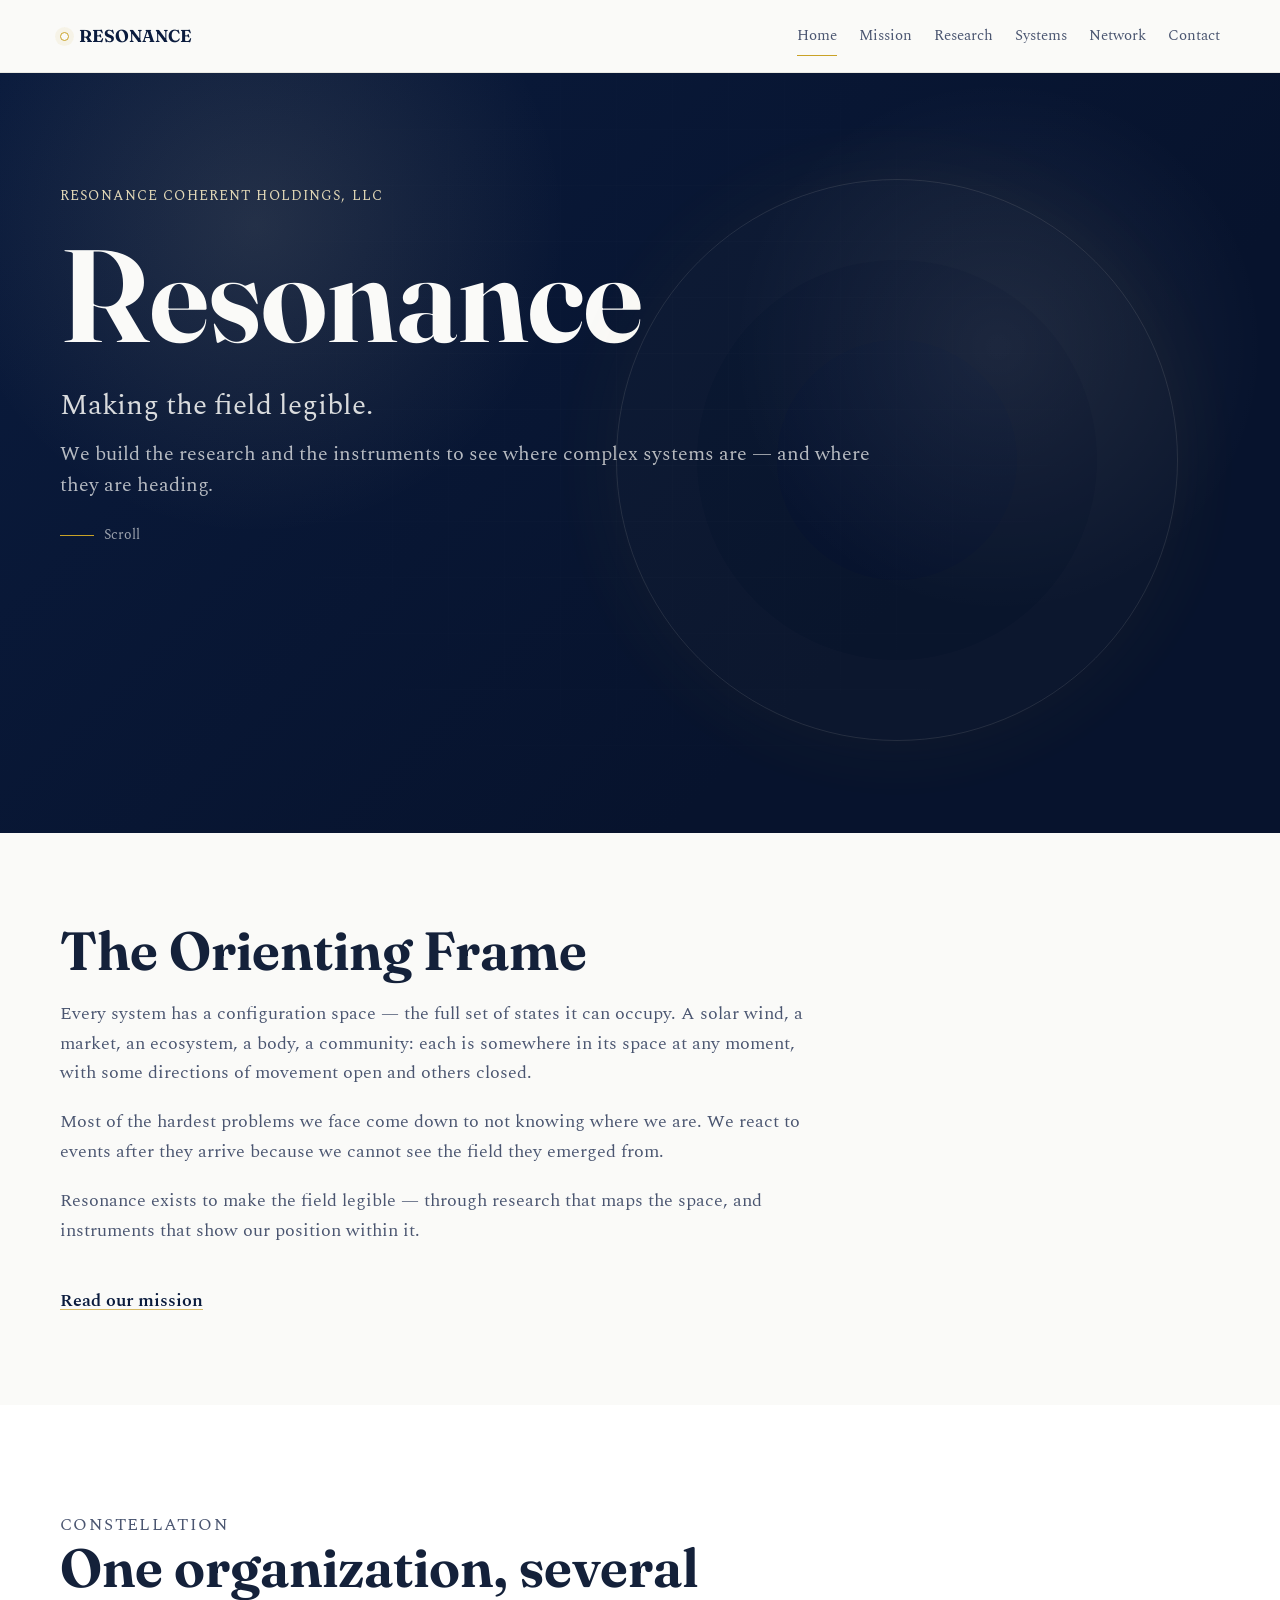
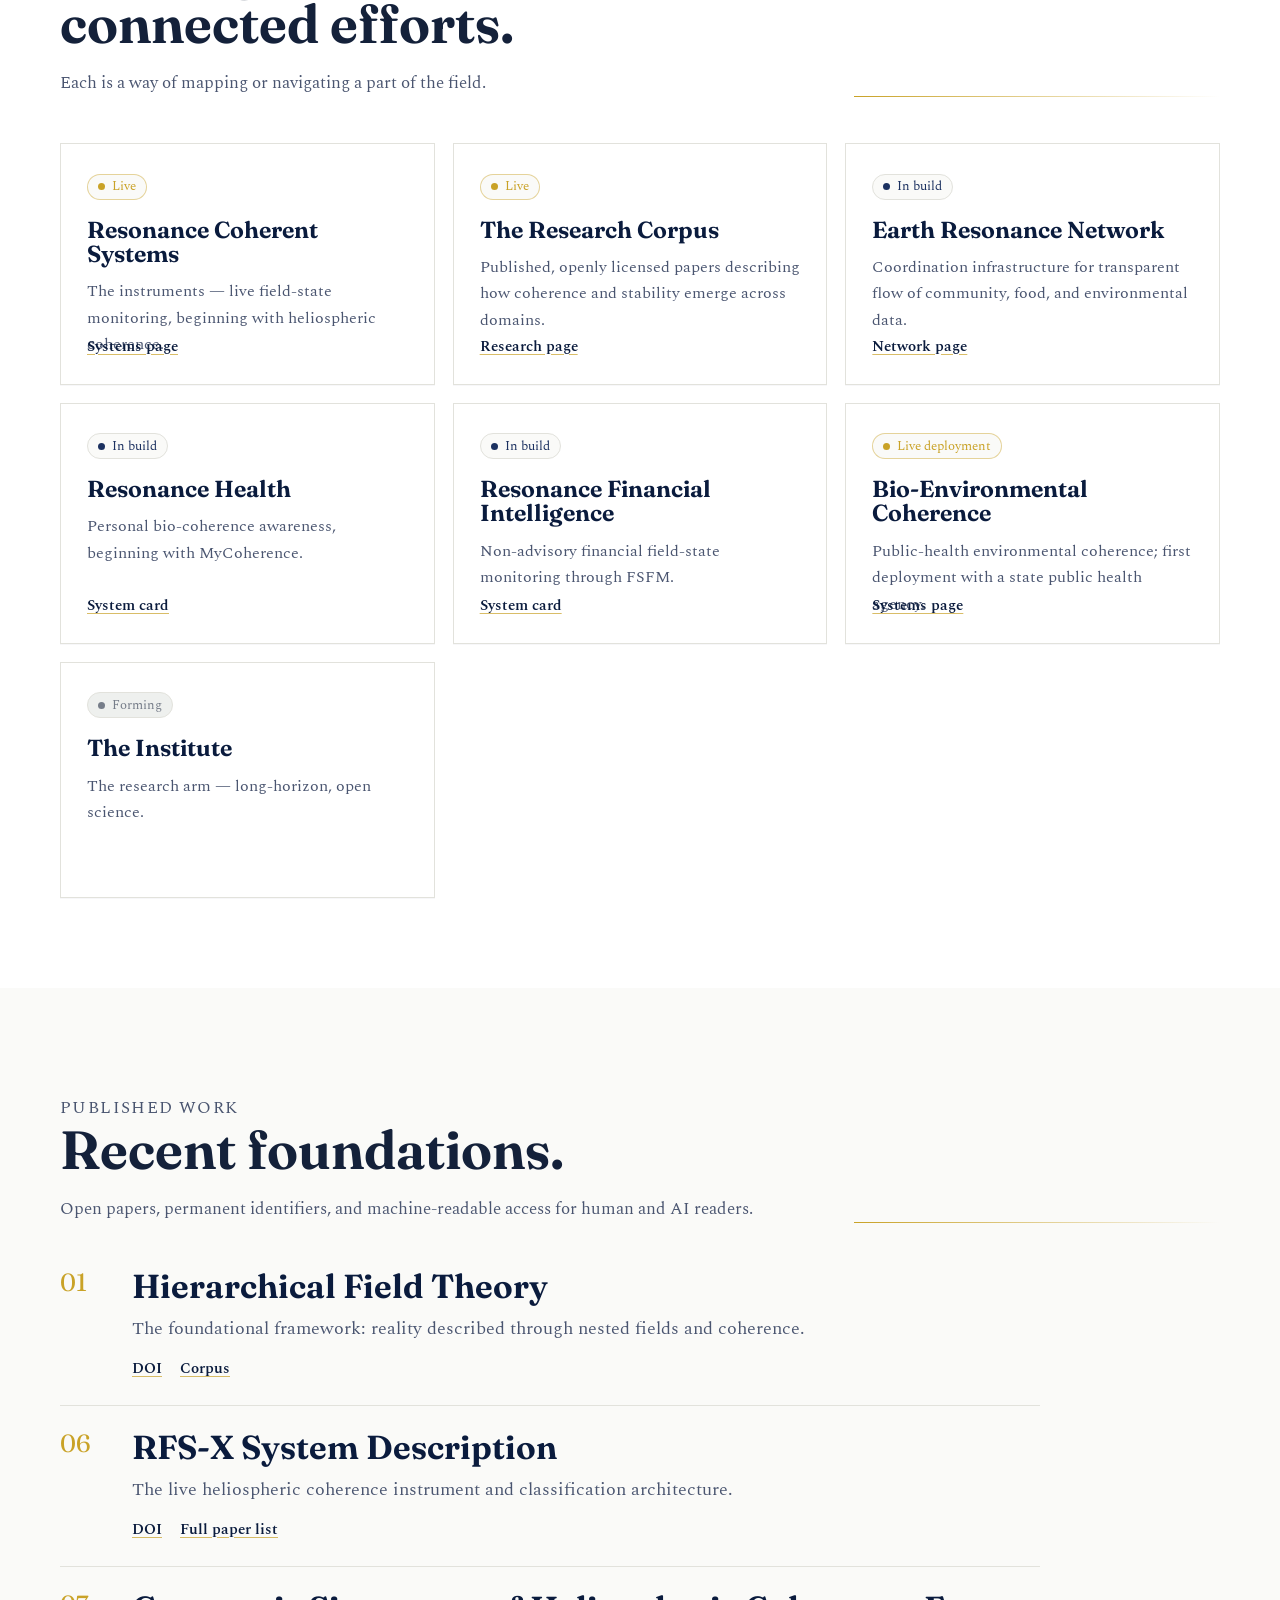
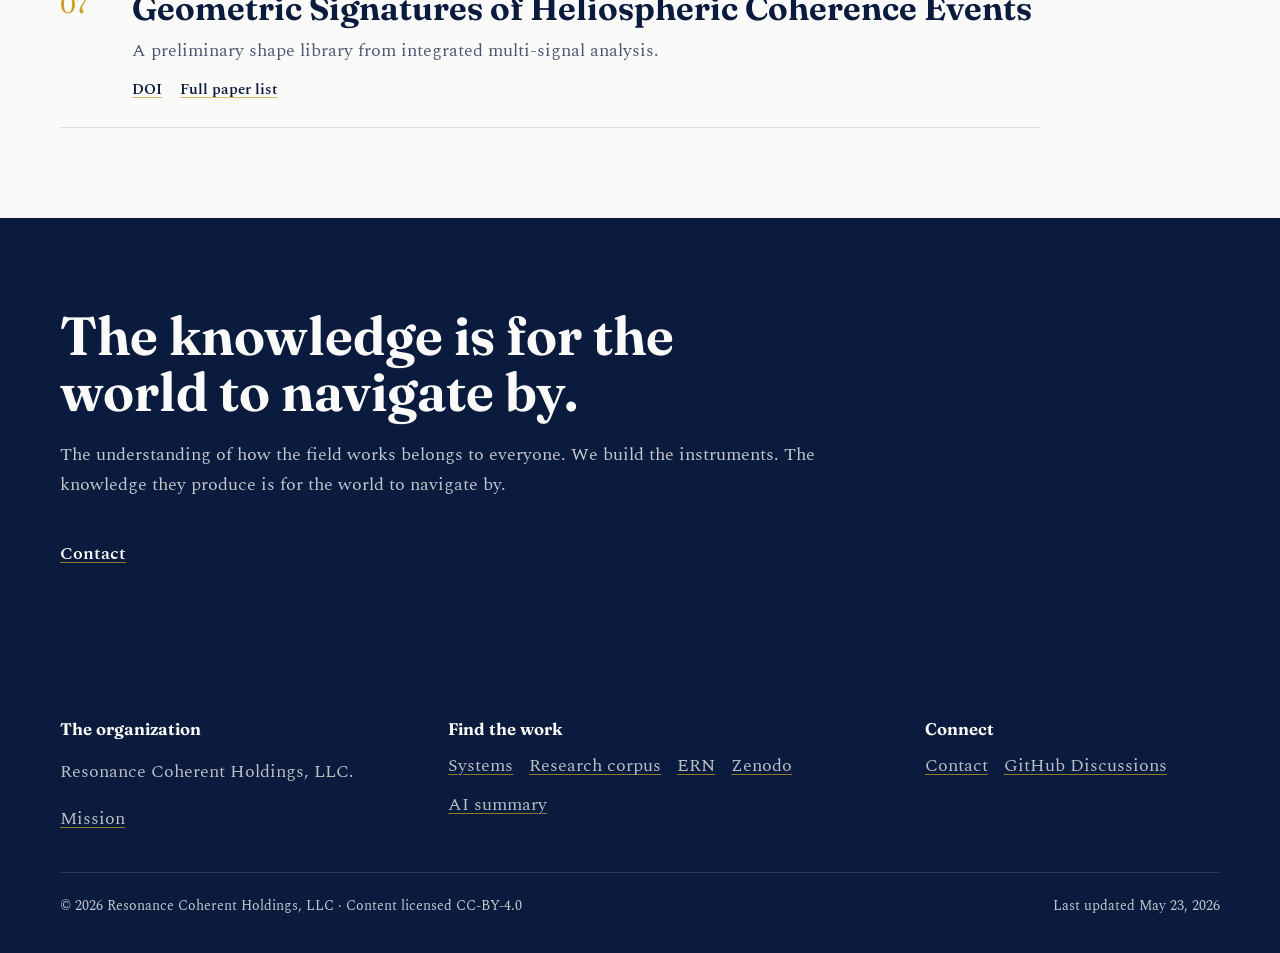
==== index.html @ f97bf256 "Initial Resonance org site" ====
<!doctype html>
<html lang="en">
<head>
  <meta charset="utf-8">
  <meta name="viewport" content="width=device-width, initial-scale=1">
  <title>Resonance | Making the field legible</title>
  <meta name="description" content="Resonance Coherent Holdings builds open research and field-state instruments for coherence, stability, and lead/lag relationships across complex systems.">
  <link rel="canonical" href="https://resonancecoherence.org/">
  <link rel="preconnect" href="https://fonts.googleapis.com">
  <link rel="preconnect" href="https://fonts.gstatic.com" crossorigin>
  <link href="https://fonts.googleapis.com/css2?family=Fraunces:opsz,wght@9..144,500;9..144,650;9..144,700&family=Spectral:ital,wght@0,400;0,500;0,600;1,400;1,500&display=swap" rel="stylesheet">
  <link rel="stylesheet" href="assets/css/styles.css">
  <script type="application/ld+json">
  {
    "@context": "https://schema.org",
    "@type": "Organization",
    "name": "Resonance Coherent Holdings, LLC",
    "url": "https://resonancecoherence.org/",
    "description": "Research and instrument development organization making coherence, stability, and lead/lag relationships legible across complex systems.",
    "sameAs": [
      "https://github.com/ResonanceAdmin",
      "https://orcid.org/0009-0002-7140-8516",
      "https://zenodo.org/communities/resonance-coherence/records?q=&l=list&p=1&s=10&sort=newest"
    ]
  }
  </script>
</head>
<body>
  <header class="site-header">
    <div class="nav-wrap">
      <a class="brand" href="index.html" aria-label="Resonance home"><span class="brand-mark"></span>RESONANCE</a>
      <button class="menu-toggle" type="button" aria-label="Open menu" aria-expanded="false" data-menu-toggle><span></span><span></span></button>
      <nav class="nav-links" aria-label="Primary navigation" data-nav>
        <a href="index.html" aria-current="page">Home</a>
        <a href="mission.html">Mission</a>
        <a href="research.html">Research</a>
        <a href="systems.html">Systems</a>
        <a href="network.html">Network</a>
        <a href="contact.html">Contact</a>
      </nav>
    </div>
  </header>

  <main>
    <section class="hero">
      <div class="hero-inner">
        <div class="hero-content">
          <p class="eyebrow reveal">Resonance Coherent Holdings, LLC</p>
          <h1 class="reveal">Resonance</h1>
          <p class="lede reveal">Making the field legible.</p>
          <p class="hero-kicker reveal">We build the research and the instruments to see where complex systems are — and where they are heading.</p>
        </div>
        <span class="scroll-cue">Scroll</span>
      </div>
    </section>

    <section class="section">
      <div class="section-inner">
        <div class="prose reveal">
          <h2>The Orienting Frame</h2>
          <p>Every system has a configuration space — the full set of states it can occupy. A solar wind, a market, an ecosystem, a body, a community: each is somewhere in its space at any moment, with some directions of movement open and others closed.</p>
          <p>Most of the hardest problems we face come down to not knowing where we are. We react to events after they arrive because we cannot see the field they emerged from.</p>
          <p>Resonance exists to make the field legible — through research that maps the space, and instruments that show our position within it.</p>
          <a class="text-link" href="mission.html">Read our mission</a>
        </div>
      </div>
    </section>

    <section class="section white">
      <div class="section-inner">
        <div class="section-heading reveal">
          <div>
            <p class="eyebrow">Constellation</p>
            <h2>One organization, several connected efforts.</h2>
            <p>Each is a way of mapping or navigating a part of the field.</p>
          </div>
        </div>
        <div class="constellation">
          <article class="card reveal">
            <span class="status live">Live</span>
            <h3>Resonance Coherent Systems</h3>
            <p>The instruments — live field-state monitoring, beginning with heliospheric coherence.</p>
            <a class="card-link" href="systems.html">Systems page</a>
          </article>
          <article class="card reveal">
            <span class="status live">Live</span>
            <h3>The Research Corpus</h3>
            <p>Published, openly licensed papers describing how coherence and stability emerge across domains.</p>
            <a class="card-link" href="research.html">Research page</a>
          </article>
          <article class="card reveal">
            <span class="status build">In build</span>
            <h3>Earth Resonance Network</h3>
            <p>Coordination infrastructure for transparent flow of community, food, and environmental data.</p>
            <a class="card-link" href="network.html">Network page</a>
          </article>
          <article class="card reveal">
            <span class="status build">In build</span>
            <h3>Resonance Health</h3>
            <p>Personal bio-coherence awareness, beginning with MyCoherence.</p>
            <a class="card-link" href="systems.html#mycoherence">System card</a>
          </article>
          <article class="card reveal">
            <span class="status build">In build</span>
            <h3>Resonance Financial Intelligence</h3>
            <p>Non-advisory financial field-state monitoring through FSFM.</p>
            <a class="card-link" href="systems.html#fsfm">System card</a>
          </article>
          <article class="card reveal">
            <span class="status live">Live deployment</span>
            <h3>Bio-Environmental Coherence</h3>
            <p>Public-health environmental coherence; first deployment with a state public health agency.</p>
            <a class="card-link" href="systems.html">Systems page</a>
          </article>
          <article class="card reveal">
            <span class="status forming">Forming</span>
            <h3>The Institute</h3>
            <p>The research arm — long-horizon, open science.</p>
          </article>
        </div>
      </div>
    </section>

    <section class="section">
      <div class="section-inner">
        <div class="section-heading reveal">
          <div>
            <p class="eyebrow">Published Work</p>
            <h2>Recent foundations.</h2>
            <p>Open papers, permanent identifiers, and machine-readable access for human and AI readers.</p>
          </div>
        </div>
        <div class="publications">
          <article class="publication reveal">
            <div class="publication-number">01</div>
            <div>
              <h3>Hierarchical Field Theory</h3>
              <p>The foundational framework: reality described through nested fields and coherence.</p>
              <div class="link-row">
                <a href="https://doi.org/10.5281/zenodo.19023891">DOI</a>
                <a href="https://github.com/ResonanceAdmin/resonance-coherence-papers">Corpus</a>
              </div>
            </div>
          </article>
          <article class="publication reveal">
            <div class="publication-number">06</div>
            <div>
              <h3>RFS-X System Description</h3>
              <p>The live heliospheric coherence instrument and classification architecture.</p>
              <div class="link-row">
                <a href="https://doi.org/10.5281/zenodo.19924289">DOI</a>
                <a href="research.html">Full paper list</a>
              </div>
            </div>
          </article>
          <article class="publication reveal">
            <div class="publication-number">07</div>
            <div>
              <h3>Geometric Signatures of Heliospheric Coherence Events</h3>
              <p>A preliminary shape library from integrated multi-signal analysis.</p>
              <div class="link-row">
                <a href="https://doi.org/10.5281/zenodo.19924405">DOI</a>
                <a href="research.html">Full paper list</a>
              </div>
            </div>
          </article>
        </div>
      </div>
    </section>

    <section class="section dark">
      <div class="section-inner">
        <div class="prose reveal">
          <h2>The knowledge is for the world to navigate by.</h2>
          <p>The understanding of how the field works belongs to everyone. We build the instruments. The knowledge they produce is for the world to navigate by.</p>
          <a class="text-link" href="contact.html">Contact</a>
        </div>
      </div>
    </section>
  </main>

  <footer class="site-footer">
    <div class="footer-inner">
      <div class="footer-grid">
        <div>
          <h2>The organization</h2>
          <p>Resonance Coherent Holdings, LLC.</p>
          <a href="mission.html">Mission</a>
        </div>
        <div>
          <h2>Find the work</h2>
          <div class="footer-links">
            <a href="https://resonancecoherentsystems.com">Systems</a>
            <a href="https://github.com/ResonanceAdmin/resonance-coherence-papers">Research corpus</a>
            <a href="network.html">ERN</a>
            <a href="https://zenodo.org/communities/resonance-coherence/records?q=&l=list&p=1&s=10&sort=newest">Zenodo</a>
            <a href="llms.txt">AI summary</a>
          </div>
        </div>
        <div>
          <h2>Connect</h2>
          <div class="footer-links">
            <a href="contact.html">Contact</a>
            <a href="https://github.com/ResonanceAdmin/resonance-coherence-papers/discussions">GitHub Discussions</a>
          </div>
        </div>
      </div>
      <div class="footer-bottom">
        <span>© 2026 Resonance Coherent Holdings, LLC · Content licensed CC-BY-4.0</span>
        <span>Last updated May 23, 2026</span>
      </div>
    </div>
  </footer>

  <script src="assets/js/site-data.js"></script>
  <script src="assets/js/main.js"></script>
</body>
</html>
---- assets/css/styles.css ----
:root {
  --navy-deep: #0A1B3D;
  --navy: #12244A;
  --navy-soft: #1C3160;
  --white-warm: #FAFAF8;
  --white-pure: #FFFFFF;
  --ink: #14213A;
  --ink-soft: #4A5570;
  --gold: #C9A227;
  --gold-soft: #E3D9B8;
  --line: #E2E2DC;
  --grey: #EEF0EE;
  --shadow: 0 22px 70px rgba(10, 27, 61, 0.12);
  --max: 1160px;
  --prose: 760px;
}

* {
  box-sizing: border-box;
}

html {
  scroll-behavior: smooth;
}

body {
  margin: 0;
  color: var(--ink);
  background: var(--white-warm);
  font-family: "Spectral", Georgia, serif;
  font-size: 18px;
  line-height: 1.65;
  text-rendering: optimizeLegibility;
}

body.menu-open {
  overflow: hidden;
}

a {
  color: inherit;
  text-decoration-color: rgba(201, 162, 39, 0.7);
  text-decoration-thickness: 1px;
  text-underline-offset: 0.18em;
}

a:hover,
a:focus-visible {
  color: var(--navy);
  text-decoration-color: var(--gold);
}

img,
svg {
  max-width: 100%;
}

.site-header {
  position: sticky;
  top: 0;
  z-index: 50;
  border-bottom: 1px solid rgba(226, 226, 220, 0.72);
  background: rgba(250, 250, 248, 0.92);
  backdrop-filter: blur(16px);
}

.nav-wrap {
  width: min(var(--max), calc(100% - 40px));
  min-height: 72px;
  margin: 0 auto;
  display: flex;
  align-items: center;
  justify-content: space-between;
  gap: 28px;
}

.brand {
  display: inline-flex;
  align-items: center;
  gap: 10px;
  color: var(--navy-deep);
  font-family: "Fraunces", Georgia, serif;
  font-size: 1.08rem;
  font-weight: 650;
  letter-spacing: 0;
  text-decoration: none;
}

.brand-mark {
  width: 9px;
  height: 9px;
  border: 1px solid var(--gold);
  border-radius: 50%;
  box-shadow: 0 0 0 5px rgba(201, 162, 39, 0.08);
}

.nav-links {
  display: flex;
  align-items: center;
  gap: 22px;
  font-size: 0.95rem;
  color: var(--ink-soft);
}

.nav-links a {
  position: relative;
  text-decoration: none;
}

.nav-links a::after {
  content: "";
  position: absolute;
  left: 0;
  right: 0;
  bottom: -7px;
  height: 1px;
  background: var(--gold);
  transform: scaleX(0);
  transform-origin: left;
  transition: transform 180ms ease;
}

.nav-links a:hover::after,
.nav-links a:focus-visible::after,
.nav-links a[aria-current="page"]::after {
  transform: scaleX(1);
}

.menu-toggle {
  display: none;
  width: 42px;
  height: 42px;
  border: 1px solid var(--line);
  background: var(--white-pure);
  color: var(--navy-deep);
  font: inherit;
  cursor: pointer;
}

.menu-toggle span {
  display: block;
  width: 18px;
  height: 1px;
  margin: 5px auto;
  background: currentColor;
}

.hero {
  position: relative;
  min-height: min(760px, calc(100vh - 72px));
  padding: 112px 0 86px;
  overflow: hidden;
  color: var(--white-warm);
  background:
    radial-gradient(circle at 20% 20%, rgba(227, 217, 184, 0.12), transparent 26%),
    radial-gradient(circle at 78% 36%, rgba(255, 255, 255, 0.08), transparent 24%),
    linear-gradient(135deg, var(--navy-deep), #07132D 70%);
}

.hero::before {
  content: "";
  position: absolute;
  inset: 0;
  opacity: 0.2;
  background-image:
    linear-gradient(rgba(250, 250, 248, 0.07) 1px, transparent 1px),
    linear-gradient(90deg, rgba(250, 250, 248, 0.055) 1px, transparent 1px);
  background-size: 56px 56px;
  mask-image: radial-gradient(circle at 52% 42%, black, transparent 72%);
}

.hero::after {
  content: "";
  position: absolute;
  inset: 14% 8% auto auto;
  width: min(560px, 72vw);
  aspect-ratio: 1;
  border: 1px solid rgba(227, 217, 184, 0.18);
  border-radius: 50%;
  box-shadow:
    inset 0 0 0 80px rgba(255, 255, 255, 0.015),
    inset 0 0 0 160px rgba(201, 162, 39, 0.02),
    0 0 90px rgba(201, 162, 39, 0.08);
  opacity: 0.76;
}

.hero-inner,
.section-inner,
.footer-inner {
  position: relative;
  width: min(var(--max), calc(100% - 40px));
  margin: 0 auto;
}

.hero-content {
  max-width: 830px;
}

.eyebrow {
  margin: 0 0 18px;
  color: var(--gold-soft);
  font-size: 0.88rem;
  letter-spacing: 0.08em;
  text-transform: uppercase;
}

h1,
h2,
h3,
.display {
  margin: 0;
  color: inherit;
  font-family: "Fraunces", Georgia, serif;
  font-weight: 650;
  line-height: 1.05;
  letter-spacing: 0;
}

h1 {
  font-size: clamp(4rem, 11vw, 8.2rem);
}

.page-title {
  font-size: clamp(3rem, 7vw, 5.8rem);
}

h2 {
  font-size: clamp(2.15rem, 4.2vw, 4rem);
}

h3 {
  font-size: clamp(1.35rem, 2.1vw, 1.9rem);
}

.hero .lede {
  margin: 22px 0 0;
  max-width: 760px;
  color: rgba(250, 250, 248, 0.86);
  font-size: clamp(1.25rem, 2.5vw, 1.8rem);
  line-height: 1.38;
}

.hero-kicker {
  margin-top: 12px;
  color: rgba(250, 250, 248, 0.72);
  font-size: clamp(1.05rem, 1.8vw, 1.28rem);
  line-height: 1.55;
}

.scroll-cue {
  position: absolute;
  left: 0;
  bottom: -46px;
  display: inline-flex;
  align-items: center;
  gap: 10px;
  color: rgba(250, 250, 248, 0.62);
  font-size: 0.88rem;
}

.scroll-cue::before {
  content: "";
  width: 34px;
  height: 1px;
  background: var(--gold);
}

.section {
  padding: 90px 0;
}

.section.compact {
  padding: 68px 0;
}

.section.dark {
  color: var(--white-warm);
  background: var(--navy-deep);
}

.section.white {
  background: var(--white-pure);
}

.prose {
  max-width: var(--prose);
}

.prose > * + * {
  margin-top: 1.08em;
}

.prose p,
.prose li {
  color: var(--ink-soft);
}

.dark .prose p,
.dark .prose li {
  color: rgba(250, 250, 248, 0.78);
}

.section-heading {
  display: grid;
  grid-template-columns: minmax(0, 760px) minmax(120px, 1fr);
  gap: 34px;
  align-items: end;
  margin-bottom: 46px;
}

.section-heading::after {
  content: "";
  height: 1px;
  background: linear-gradient(90deg, var(--gold), transparent);
}

.section-heading p {
  margin: 16px 0 0;
  color: var(--ink-soft);
  font-size: 1.08rem;
}

.dark .section-heading p {
  color: rgba(250, 250, 248, 0.72);
}

.text-link {
  display: inline-flex;
  align-items: center;
  gap: 8px;
  margin-top: 22px;
  color: var(--navy-deep);
  font-weight: 600;
}

.dark .text-link {
  color: var(--white-warm);
}

.constellation {
  display: grid;
  grid-template-columns: repeat(3, minmax(0, 1fr));
  gap: 18px;
}

.card {
  position: relative;
  min-height: 236px;
  padding: 26px;
  border: 1px solid var(--line);
  background: var(--white-pure);
  box-shadow: 0 1px 0 rgba(10, 27, 61, 0.03);
  transition: border-color 180ms ease, transform 180ms ease, box-shadow 180ms ease;
}

.card:hover,
.card:focus-within {
  border-color: rgba(201, 162, 39, 0.58);
  box-shadow: var(--shadow);
  transform: translateY(-2px);
}

.card h3 {
  margin-bottom: 12px;
  color: var(--navy-deep);
  font-size: 1.45rem;
}

.card p {
  margin: 0;
  color: var(--ink-soft);
  font-size: 1rem;
}

.card .card-link {
  position: absolute;
  left: 26px;
  bottom: 24px;
  color: var(--navy-deep);
  font-size: 0.94rem;
  font-weight: 600;
}

.status {
  display: inline-flex;
  align-items: center;
  gap: 7px;
  width: fit-content;
  min-height: 26px;
  margin-bottom: 18px;
  padding: 2px 10px;
  border: 1px solid var(--line);
  border-radius: 999px;
  color: var(--ink-soft);
  background: var(--white-warm);
  font-size: 0.82rem;
  line-height: 1;
}

.status::before {
  content: "";
  width: 7px;
  height: 7px;
  border-radius: 50%;
  background: currentColor;
}

.status.live {
  border-color: rgba(201, 162, 39, 0.45);
  color: var(--gold);
}

.status.build {
  color: var(--navy-soft);
}

.status.forming {
  color: #767D89;
  background: var(--grey);
}

.publications {
  display: grid;
  gap: 24px;
  max-width: 980px;
}

.publication {
  display: grid;
  grid-template-columns: 52px minmax(0, 1fr);
  gap: 20px;
  padding-bottom: 24px;
  border-bottom: 1px solid var(--line);
}

.publication-number {
  color: var(--gold);
  font-family: "Fraunces", Georgia, serif;
  font-size: 1.55rem;
  line-height: 1.1;
}

.publication h2,
.publication h3 {
  color: var(--navy-deep);
  font-size: clamp(1.45rem, 2.6vw, 2.35rem);
}

.publication p {
  margin: 10px 0 12px;
  color: var(--ink-soft);
}

.link-row {
  display: flex;
  flex-wrap: wrap;
  gap: 12px 18px;
  color: var(--navy-deep);
  font-size: 0.95rem;
  font-weight: 600;
}

.page-hero {
  padding: 92px 0 78px;
  color: var(--white-warm);
  background:
    radial-gradient(circle at 82% 28%, rgba(201, 162, 39, 0.12), transparent 28%),
    linear-gradient(135deg, var(--navy-deep), var(--navy));
}

.page-hero.light {
  color: var(--ink);
  background: var(--white-warm);
  border-bottom: 1px solid var(--line);
}

.page-hero p {
  max-width: 780px;
  margin: 24px 0 0;
  color: rgba(250, 250, 248, 0.78);
  font-size: clamp(1.15rem, 2vw, 1.45rem);
}

.page-hero.light p {
  color: var(--ink-soft);
}

.mission-movement {
  max-width: var(--prose);
  margin: 0 auto;
  padding: 64px 0;
  border-bottom: 1px solid var(--line);
}

.mission-movement:first-child {
  padding-top: 0;
}

.mission-movement:last-child {
  border-bottom: 0;
}

.mission-movement h2 {
  margin-bottom: 24px;
  color: var(--navy-deep);
}

.pullquote {
  max-width: 920px;
  margin: 72px auto;
  padding-top: 28px;
  border-top: 1px solid var(--gold);
  color: var(--navy-deep);
  font-family: "Fraunces", Georgia, serif;
  font-size: clamp(1.8rem, 4vw, 3.2rem);
  line-height: 1.18;
}

.two-column {
  display: grid;
  grid-template-columns: repeat(2, minmax(0, 1fr));
  gap: 26px;
}

.panel {
  padding: 30px;
  border: 1px solid var(--line);
  background: var(--white-pure);
}

.panel h2,
.panel h3 {
  margin-bottom: 14px;
  color: var(--navy-deep);
}

.panel ul {
  margin: 0;
  padding-left: 1.1em;
  color: var(--ink-soft);
}

.instrument-grid {
  display: grid;
  grid-template-columns: repeat(2, minmax(0, 1fr));
  gap: 18px;
}

.governance-list {
  display: grid;
  gap: 20px;
  max-width: 960px;
}

.governance-item {
  padding: 30px 0;
  border-bottom: 1px solid var(--line);
}

.governance-item h2 {
  color: var(--navy-deep);
  font-size: clamp(1.6rem, 3vw, 2.5rem);
}

.contact-routes {
  display: grid;
  grid-template-columns: repeat(2, minmax(0, 1fr));
  gap: 18px;
}

.site-footer {
  padding: 62px 0 34px;
  color: rgba(250, 250, 248, 0.78);
  background: var(--navy-deep);
}

.footer-grid {
  display: grid;
  grid-template-columns: 1.2fr 1.5fr 1fr;
  gap: 34px;
  padding-bottom: 38px;
  border-bottom: 1px solid rgba(250, 250, 248, 0.13);
}

.site-footer h2,
.site-footer h3 {
  margin-bottom: 12px;
  color: var(--white-warm);
  font-size: 1.05rem;
}

.site-footer p,
.site-footer a {
  color: rgba(250, 250, 248, 0.74);
}

.footer-links {
  display: flex;
  flex-wrap: wrap;
  gap: 10px 16px;
}

.footer-bottom {
  display: flex;
  flex-wrap: wrap;
  justify-content: space-between;
  gap: 14px;
  padding-top: 22px;
  font-size: 0.9rem;
}

.reveal {
  opacity: 0;
  transform: translateY(12px);
}

.reveal.is-visible {
  opacity: 1;
  transform: translateY(0);
  transition: opacity 620ms ease, transform 620ms ease;
}

@media (prefers-reduced-motion: reduce) {
  *,
  *::before,
  *::after {
    scroll-behavior: auto !important;
    transition-duration: 0.001ms !important;
    animation-duration: 0.001ms !important;
    animation-iteration-count: 1 !important;
  }

  .reveal {
    opacity: 1;
    transform: none;
  }
}

@media (max-width: 900px) {
  body {
    font-size: 17px;
  }

  .menu-toggle {
    display: block;
  }

  .nav-links {
    position: fixed;
    inset: 72px 0 auto 0;
    display: none;
    flex-direction: column;
    align-items: flex-start;
    gap: 0;
    padding: 18px 20px 26px;
    border-bottom: 1px solid var(--line);
    background: var(--white-warm);
    box-shadow: 0 20px 46px rgba(10, 27, 61, 0.12);
  }

  .nav-links.is-open {
    display: flex;
  }

  .nav-links a {
    width: 100%;
    padding: 13px 0;
  }

  .section-heading,
  .constellation,
  .instrument-grid,
  .two-column,
  .contact-routes,
  .footer-grid {
    grid-template-columns: 1fr;
  }

  .section-heading::after {
    width: 100%;
  }

  .card {
    min-height: 214px;
  }
}

@media (max-width: 620px) {
  .nav-wrap,
  .hero-inner,
  .section-inner,
  .footer-inner {
    width: min(100% - 28px, var(--max));
  }

  .hero {
    min-height: auto;
    padding: 86px 0 72px;
  }

  h1 {
    font-size: clamp(3.3rem, 18vw, 5rem);
  }

  .section {
    padding: 66px 0;
  }

  .publication {
    grid-template-columns: 1fr;
    gap: 8px;
  }

  .pullquote {
    margin: 48px 0;
  }

  .footer-bottom {
    display: block;
  }
}
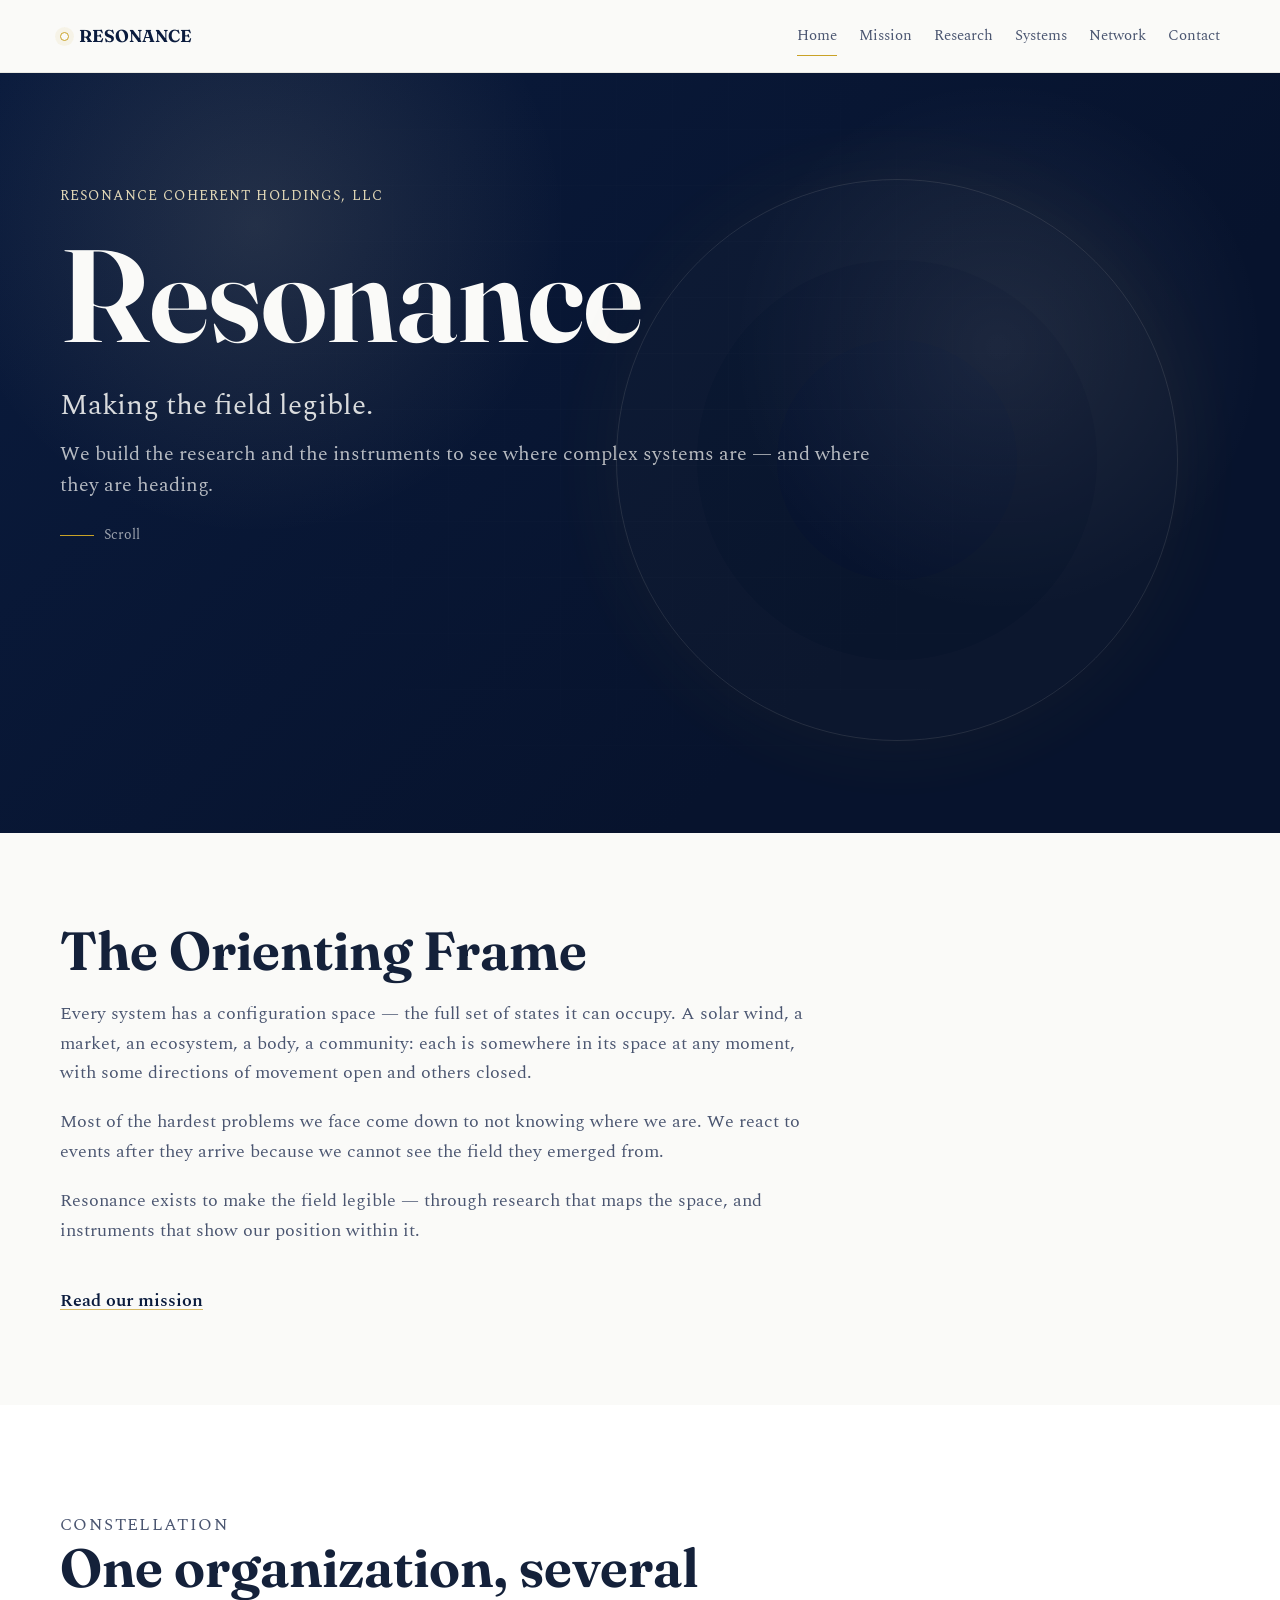
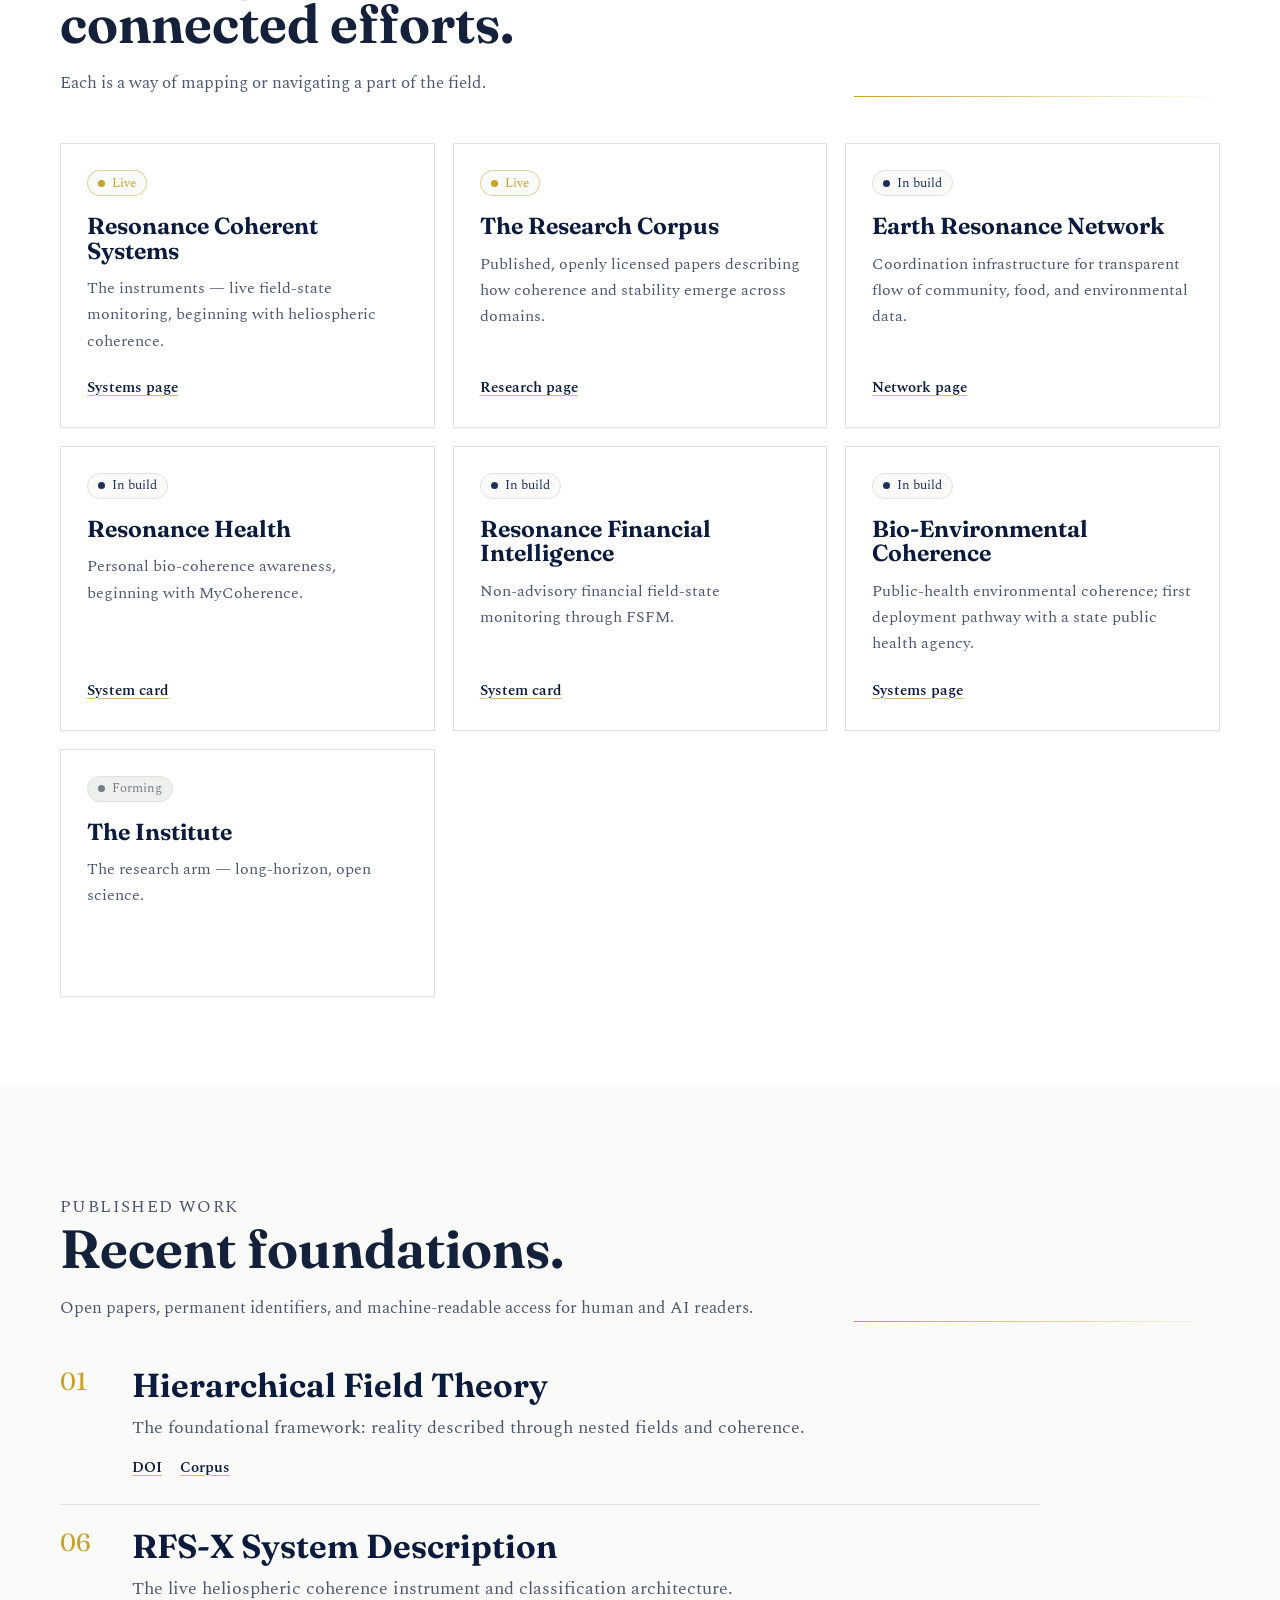
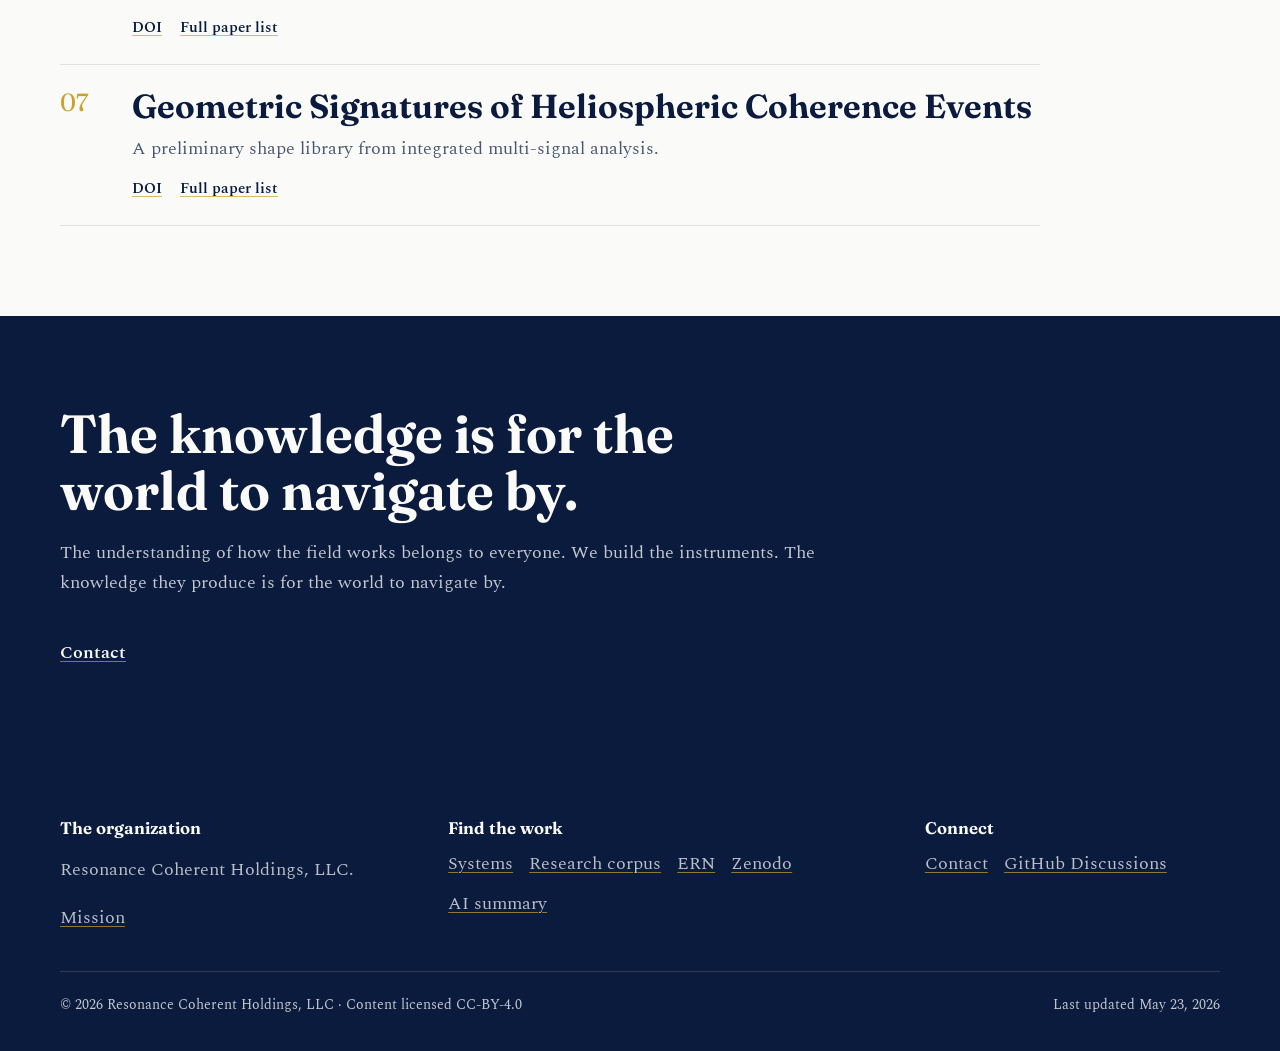
==== commit 8e9b8288: "Refine Bio-Environmental status and card layout" ====
--- a/index.html
+++ b/index.html
@@ -107,9 +107,9 @@
             <a class="card-link" href="systems.html#fsfm">System card</a>
           </article>
           <article class="card reveal">
-            <span class="status live">Live deployment</span>
+            <span class="status build">In build</span>
             <h3>Bio-Environmental Coherence</h3>
-            <p>Public-health environmental coherence; first deployment with a state public health agency.</p>
+            <p>Public-health environmental coherence; first deployment pathway with a state public health agency.</p>
             <a class="card-link" href="systems.html">Systems page</a>
           </article>
           <article class="card reveal">
--- a/assets/css/styles.css
+++ b/assets/css/styles.css
@@ -345,12 +345,14 @@
 
 .card {
   position: relative;
-  min-height: 236px;
+  min-height: 248px;
   padding: 26px;
   border: 1px solid var(--line);
   background: var(--white-pure);
   box-shadow: 0 1px 0 rgba(10, 27, 61, 0.03);
   transition: border-color 180ms ease, transform 180ms ease, box-shadow 180ms ease;
+  display: flex;
+  flex-direction: column;
 }
 
 .card:hover,
@@ -373,9 +375,11 @@
 }
 
 .card .card-link {
-  position: absolute;
-  left: 26px;
-  bottom: 24px;
+  position: static;
+  display: inline-flex;
+  width: fit-content;
+  margin-top: auto;
+  padding-top: 22px;
   color: var(--navy-deep);
   font-size: 0.94rem;
   font-weight: 600;
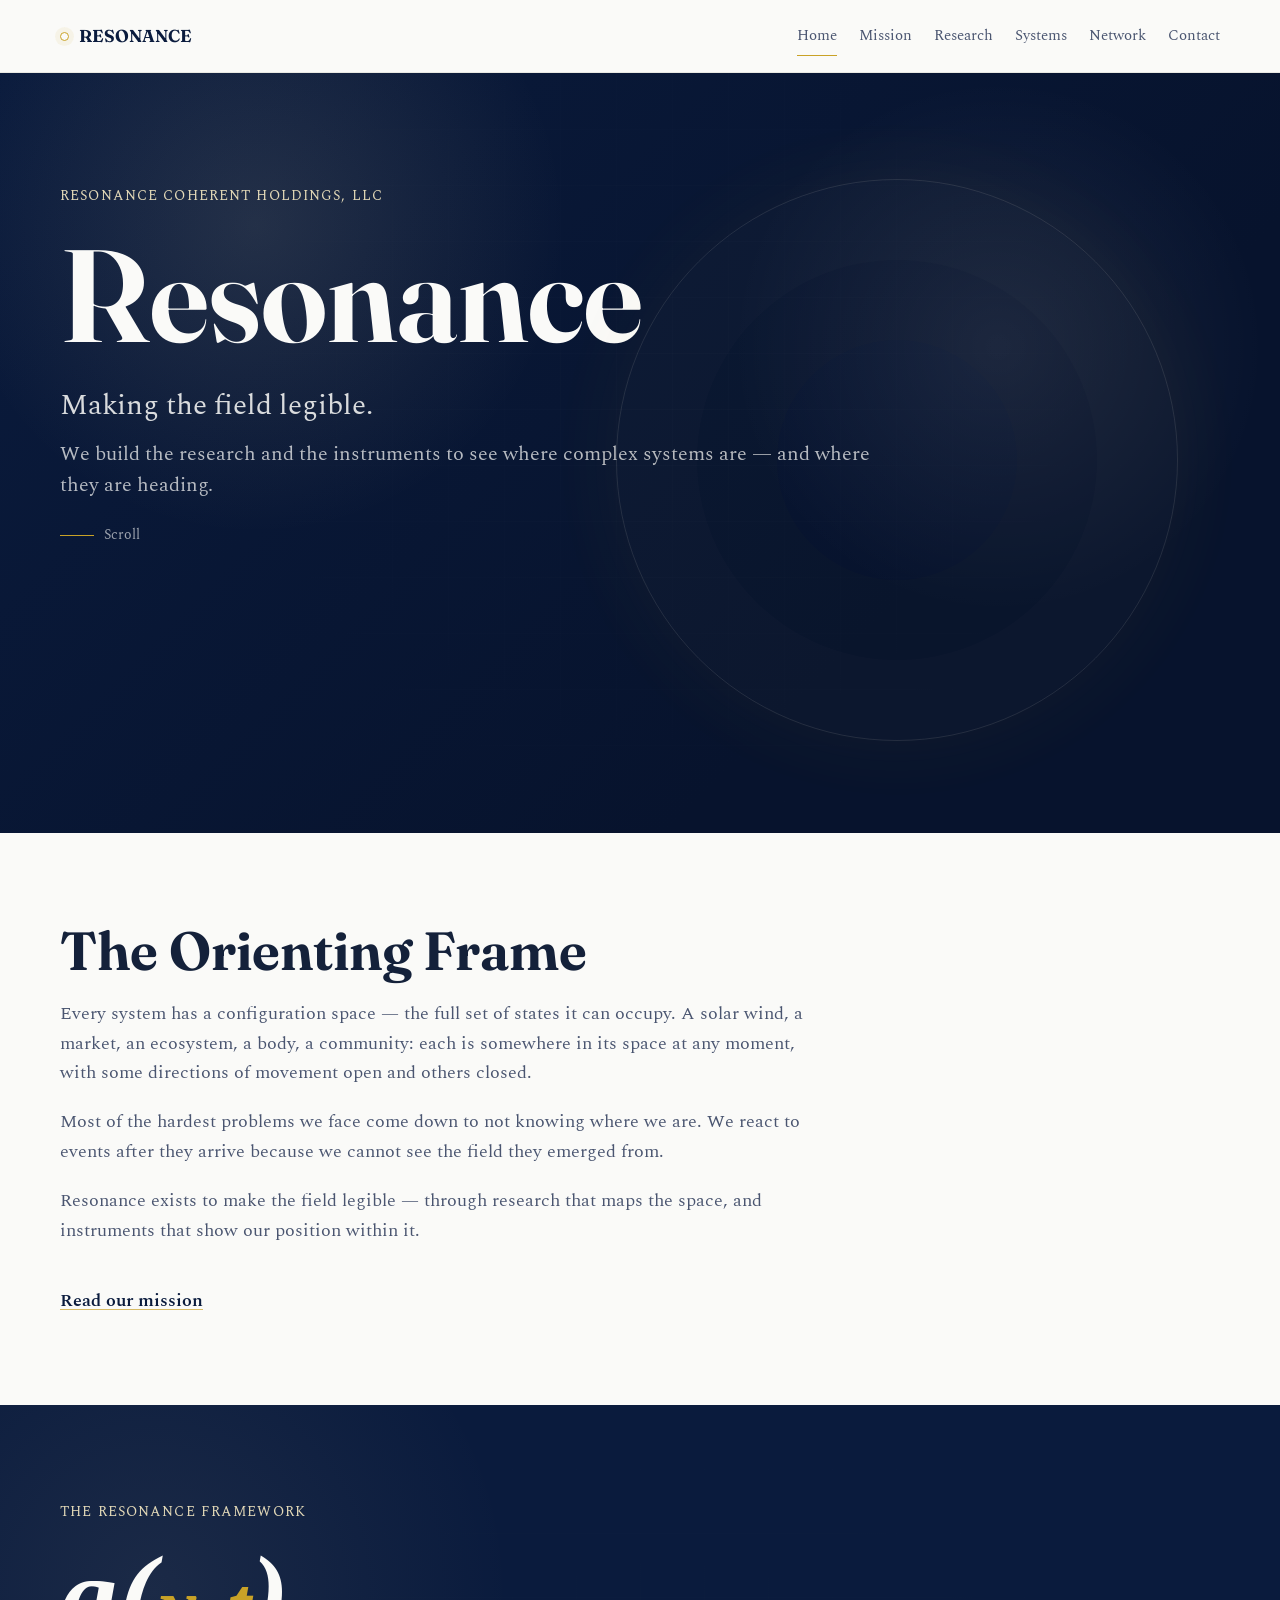
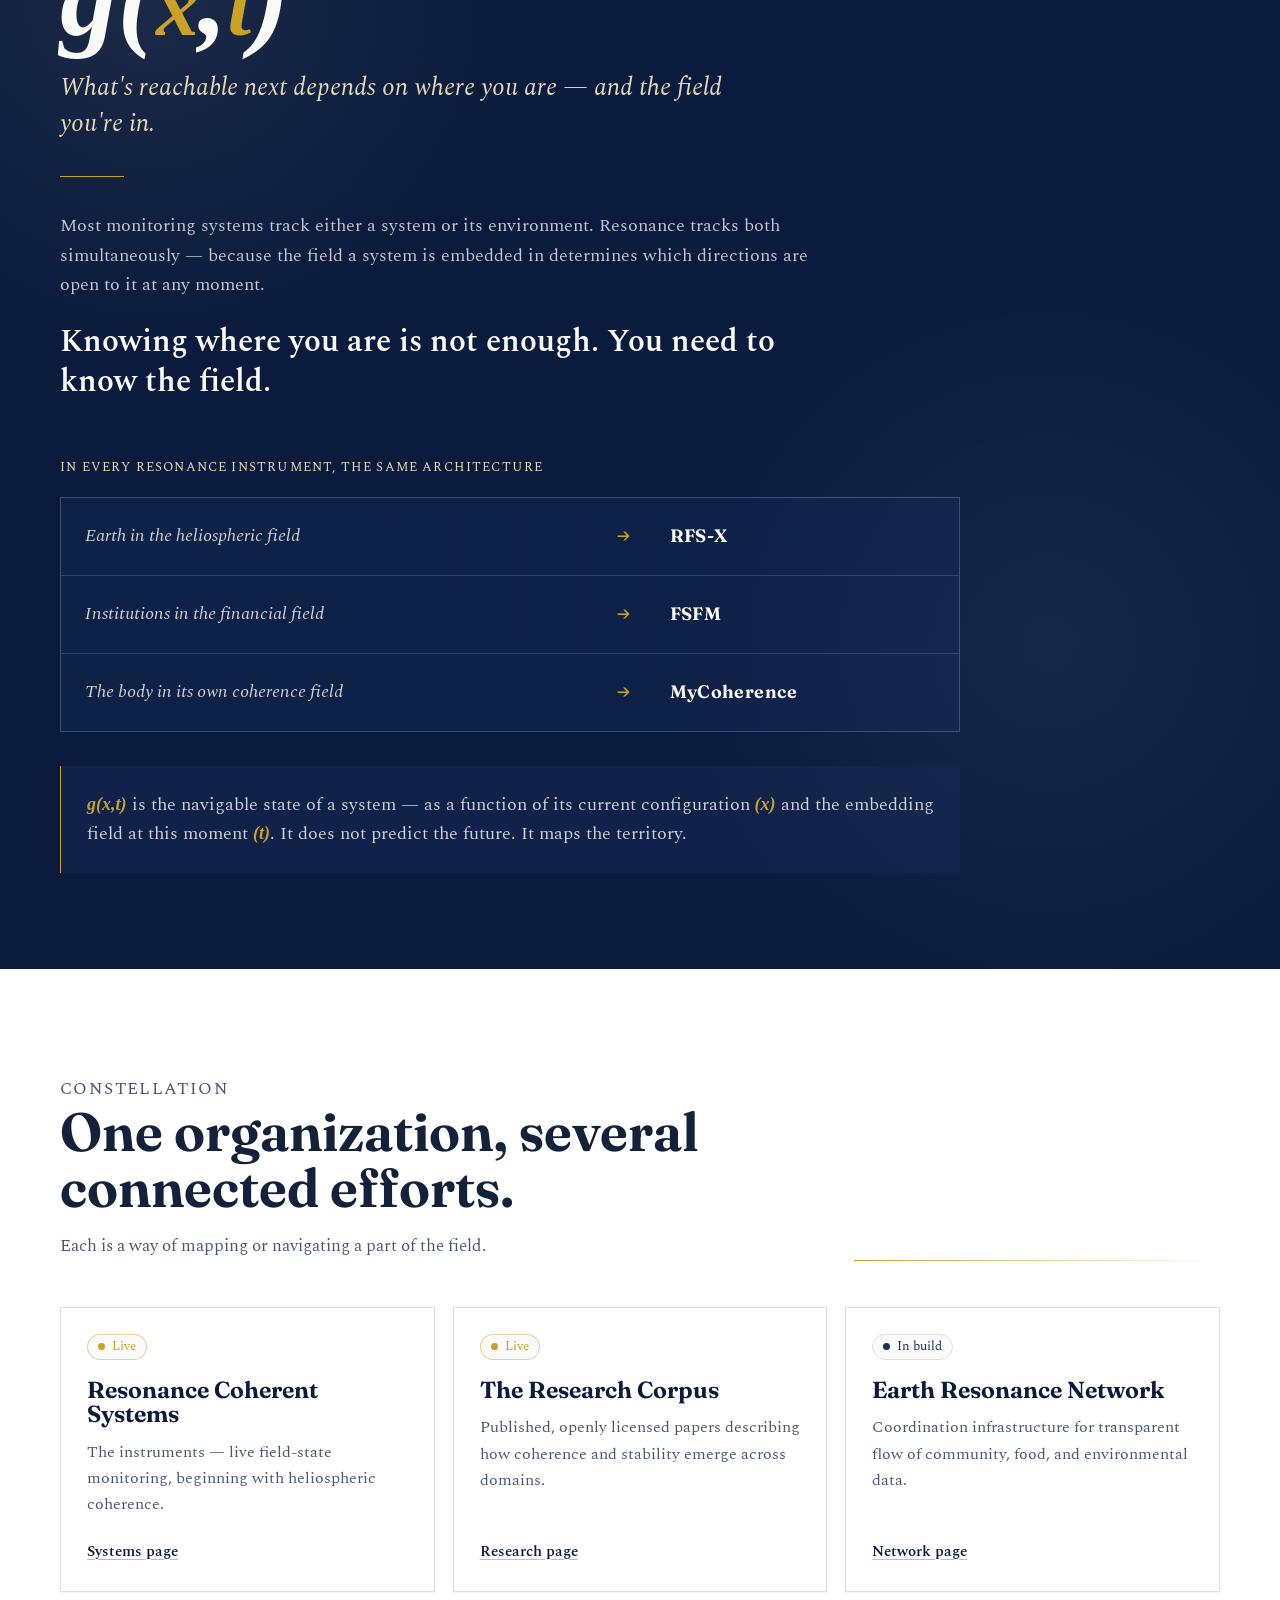
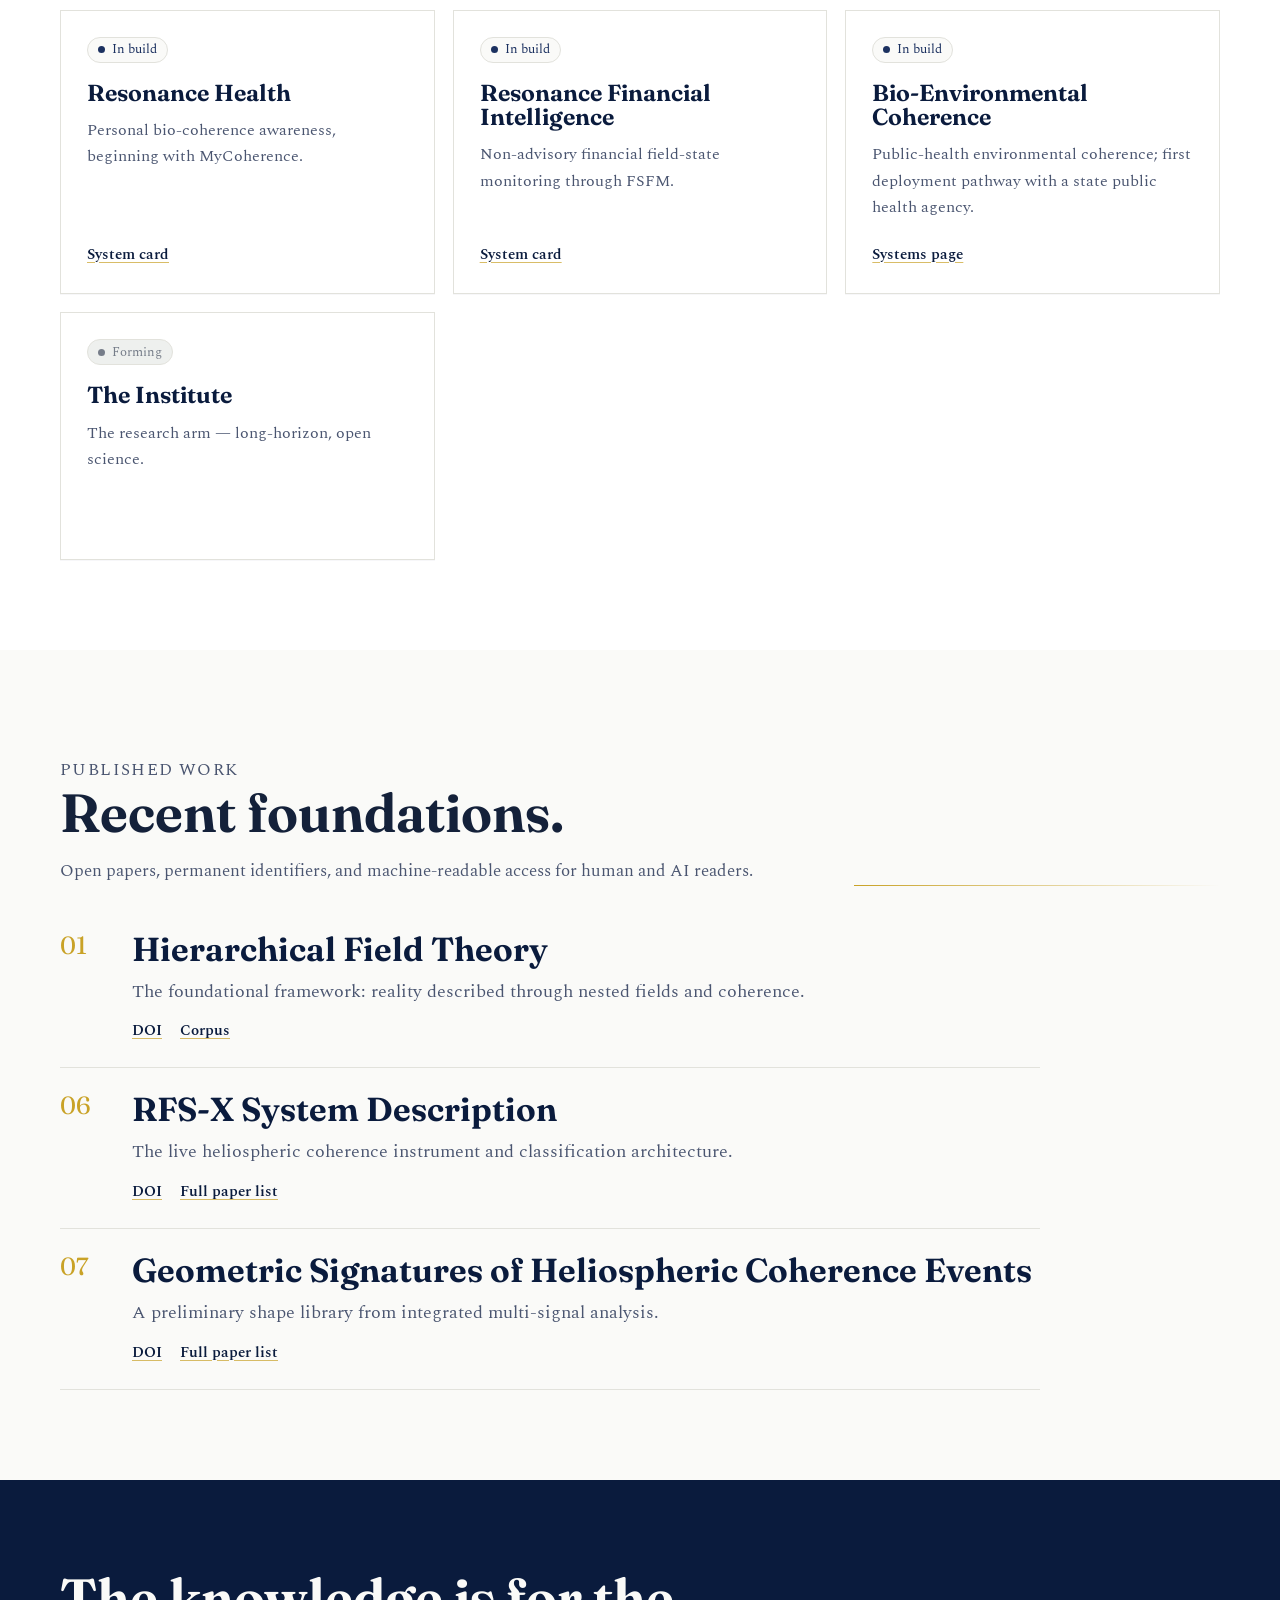
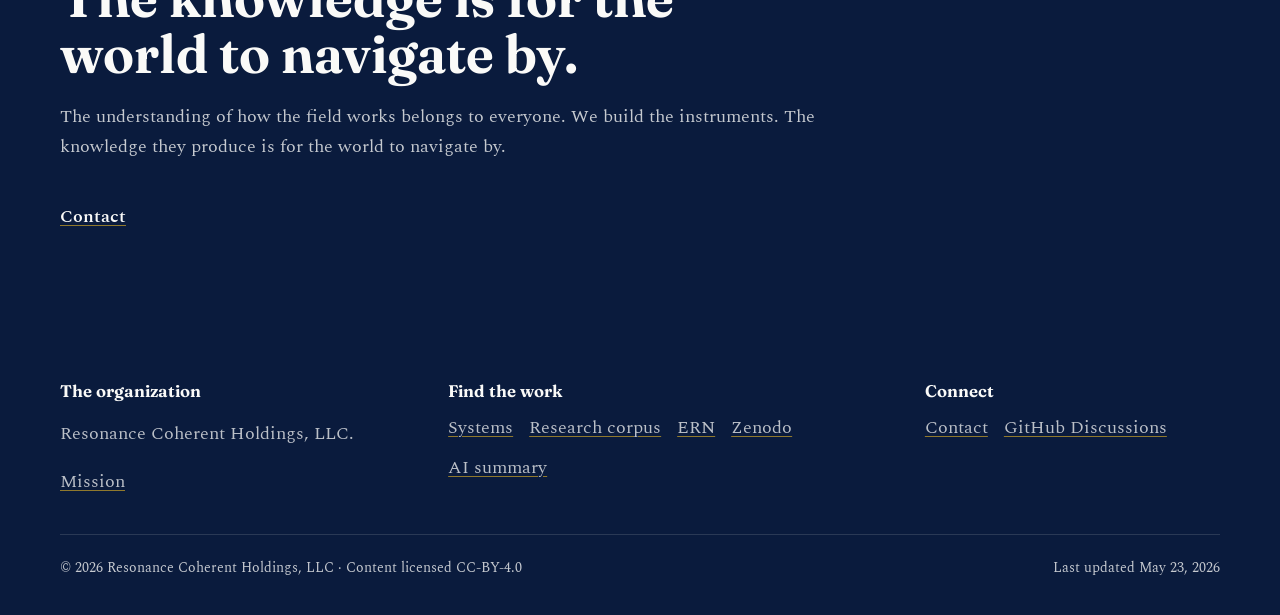
==== commit 0c601090: "Add gxt framework section to home page" ====
--- a/index.html
+++ b/index.html
@@ -66,6 +66,44 @@
       </div>
     </section>
 
+    <section class="framework-section" aria-labelledby="framework-title">
+      <div class="section-inner">
+        <div class="framework-signature reveal">
+          <p class="eyebrow">The Resonance Framework</p>
+          <h2 id="framework-title" class="framework-notation"><span>g</span>(<em>x</em>,<em>t</em>)</h2>
+          <p class="framework-tagline"><em>What's reachable next depends on where you are — and the field you're in.</em></p>
+          <div class="framework-rule" aria-hidden="true"></div>
+          <p class="framework-body">Most monitoring systems track either a system or its environment. Resonance tracks both simultaneously — because the field a system is embedded in determines which directions are open to it at any moment.</p>
+          <p class="framework-emphasis">Knowing where you are is not enough. You need to know the field.</p>
+        </div>
+
+        <div class="framework-architecture reveal">
+          <p class="framework-grid-label">In every Resonance instrument, the same architecture</p>
+          <div class="framework-grid" aria-label="Resonance instrument architecture examples">
+            <a class="framework-row" href="systems.html">
+              <span class="field-description">Earth in the heliospheric field</span>
+              <span class="field-arrow" aria-hidden="true">→</span>
+              <span class="instrument-name">RFS-X</span>
+            </a>
+            <a class="framework-row" href="systems.html#fsfm">
+              <span class="field-description">Institutions in the financial field</span>
+              <span class="field-arrow" aria-hidden="true">→</span>
+              <span class="instrument-name">FSFM</span>
+            </a>
+            <a class="framework-row" href="systems.html#mycoherence">
+              <span class="field-description">The body in its own coherence field</span>
+              <span class="field-arrow" aria-hidden="true">→</span>
+              <span class="instrument-name">MyCoherence</span>
+            </a>
+          </div>
+        </div>
+
+        <div class="framework-definition reveal">
+          <p><strong><span class="math-mark">g(x,t)</span></strong> is the navigable state of a system — as a function of its current configuration <strong><span class="math-mark">(x)</span></strong> and the embedding field at this moment <strong><span class="math-mark">(t)</span></strong>. It does not predict the future. It maps the territory.</p>
+        </div>
+      </div>
+    </section>
+
     <section class="section white">
       <div class="section-inner">
         <div class="section-heading reveal">
--- a/assets/css/styles.css
+++ b/assets/css/styles.css
@@ -337,6 +337,166 @@
   color: var(--white-warm);
 }
 
+.framework-section {
+  position: relative;
+  overflow: hidden;
+  padding: 96px 0;
+  color: var(--white-warm);
+  background:
+    radial-gradient(circle at 12% 16%, rgba(227, 217, 184, 0.08), transparent 24%),
+    radial-gradient(circle at 82% 72%, rgba(255, 255, 255, 0.055), transparent 28%),
+    var(--navy-deep);
+}
+
+.framework-section::before {
+  content: "";
+  position: absolute;
+  inset: 0;
+  opacity: 0.14;
+  background-image:
+    linear-gradient(rgba(250, 250, 248, 0.08) 1px, transparent 1px),
+    linear-gradient(90deg, rgba(250, 250, 248, 0.06) 1px, transparent 1px);
+  background-size: 64px 64px;
+  mask-image: radial-gradient(circle at 52% 44%, black, transparent 76%);
+}
+
+.framework-signature,
+.framework-architecture,
+.framework-definition {
+  position: relative;
+}
+
+.framework-signature {
+  max-width: 900px;
+}
+
+.framework-section .eyebrow {
+  color: var(--gold-soft);
+}
+
+.framework-notation {
+  margin-top: 8px;
+  color: var(--white-warm);
+  font-style: italic;
+  font-size: clamp(4rem, 11vw, 7.2rem);
+  line-height: 0.95;
+}
+
+.framework-notation em {
+  color: var(--gold);
+  font-size: 0.74em;
+  font-style: italic;
+}
+
+.framework-tagline {
+  max-width: 700px;
+  margin: 18px 0 0;
+  color: var(--gold-soft);
+  font-size: clamp(1.18rem, 2vw, 1.55rem);
+  line-height: 1.45;
+}
+
+.framework-rule {
+  width: 64px;
+  height: 1px;
+  margin: 34px 0;
+  background: var(--gold);
+}
+
+.framework-body {
+  max-width: 760px;
+  margin: 0;
+  color: rgba(250, 250, 248, 0.78);
+}
+
+.framework-emphasis {
+  max-width: 760px;
+  margin: 22px 0 0;
+  color: var(--white-warm);
+  font-size: clamp(1.35rem, 2.4vw, 2rem);
+  font-weight: 600;
+  line-height: 1.32;
+}
+
+.framework-architecture {
+  margin-top: 54px;
+}
+
+.framework-grid-label {
+  margin: 0 0 18px;
+  color: var(--gold-soft);
+  font-size: 0.82rem;
+  letter-spacing: 0.09em;
+  text-transform: uppercase;
+}
+
+.framework-grid {
+  max-width: 900px;
+  border: 1px solid rgba(227, 217, 184, 0.24);
+  background: rgba(28, 49, 96, 0.28);
+}
+
+.framework-row {
+  display: grid;
+  grid-template-columns: minmax(0, 1.3fr) 56px minmax(160px, 0.7fr);
+  gap: 18px;
+  align-items: center;
+  padding: 22px 24px;
+  color: var(--white-warm);
+  text-decoration: none;
+  border-bottom: 1px solid rgba(227, 217, 184, 0.16);
+  transition: background-color 180ms ease, transform 180ms ease;
+}
+
+.framework-row:last-child {
+  border-bottom: 0;
+}
+
+.framework-row:hover,
+.framework-row:focus-visible {
+  color: var(--white-warm);
+  background: rgba(250, 250, 248, 0.045);
+  transform: translateY(-1px);
+}
+
+.field-description {
+  color: rgba(250, 250, 248, 0.82);
+  font-style: italic;
+}
+
+.field-arrow {
+  color: var(--gold);
+  font-size: 1.25rem;
+  text-align: center;
+}
+
+.instrument-name {
+  color: var(--white-warm);
+  font-family: "Fraunces", Georgia, serif;
+  font-weight: 650;
+  letter-spacing: 0.02em;
+}
+
+.framework-definition {
+  max-width: 900px;
+  margin-top: 34px;
+  padding: 24px 26px;
+  border-left: 1px solid var(--gold);
+  background: rgba(28, 49, 96, 0.36);
+}
+
+.framework-definition p {
+  margin: 0;
+  color: rgba(250, 250, 248, 0.82);
+}
+
+.math-mark {
+  color: var(--gold);
+  font-family: "Fraunces", Georgia, serif;
+  font-style: italic;
+  font-weight: 650;
+}
+
 .constellation {
   display: grid;
   grid-template-columns: repeat(3, minmax(0, 1fr));
@@ -687,6 +847,15 @@
   .card {
     min-height: 214px;
   }
+
+  .framework-row {
+    grid-template-columns: 1fr;
+    gap: 8px;
+  }
+
+  .field-arrow {
+    text-align: left;
+  }
 }
 
 @media (max-width: 620px) {
